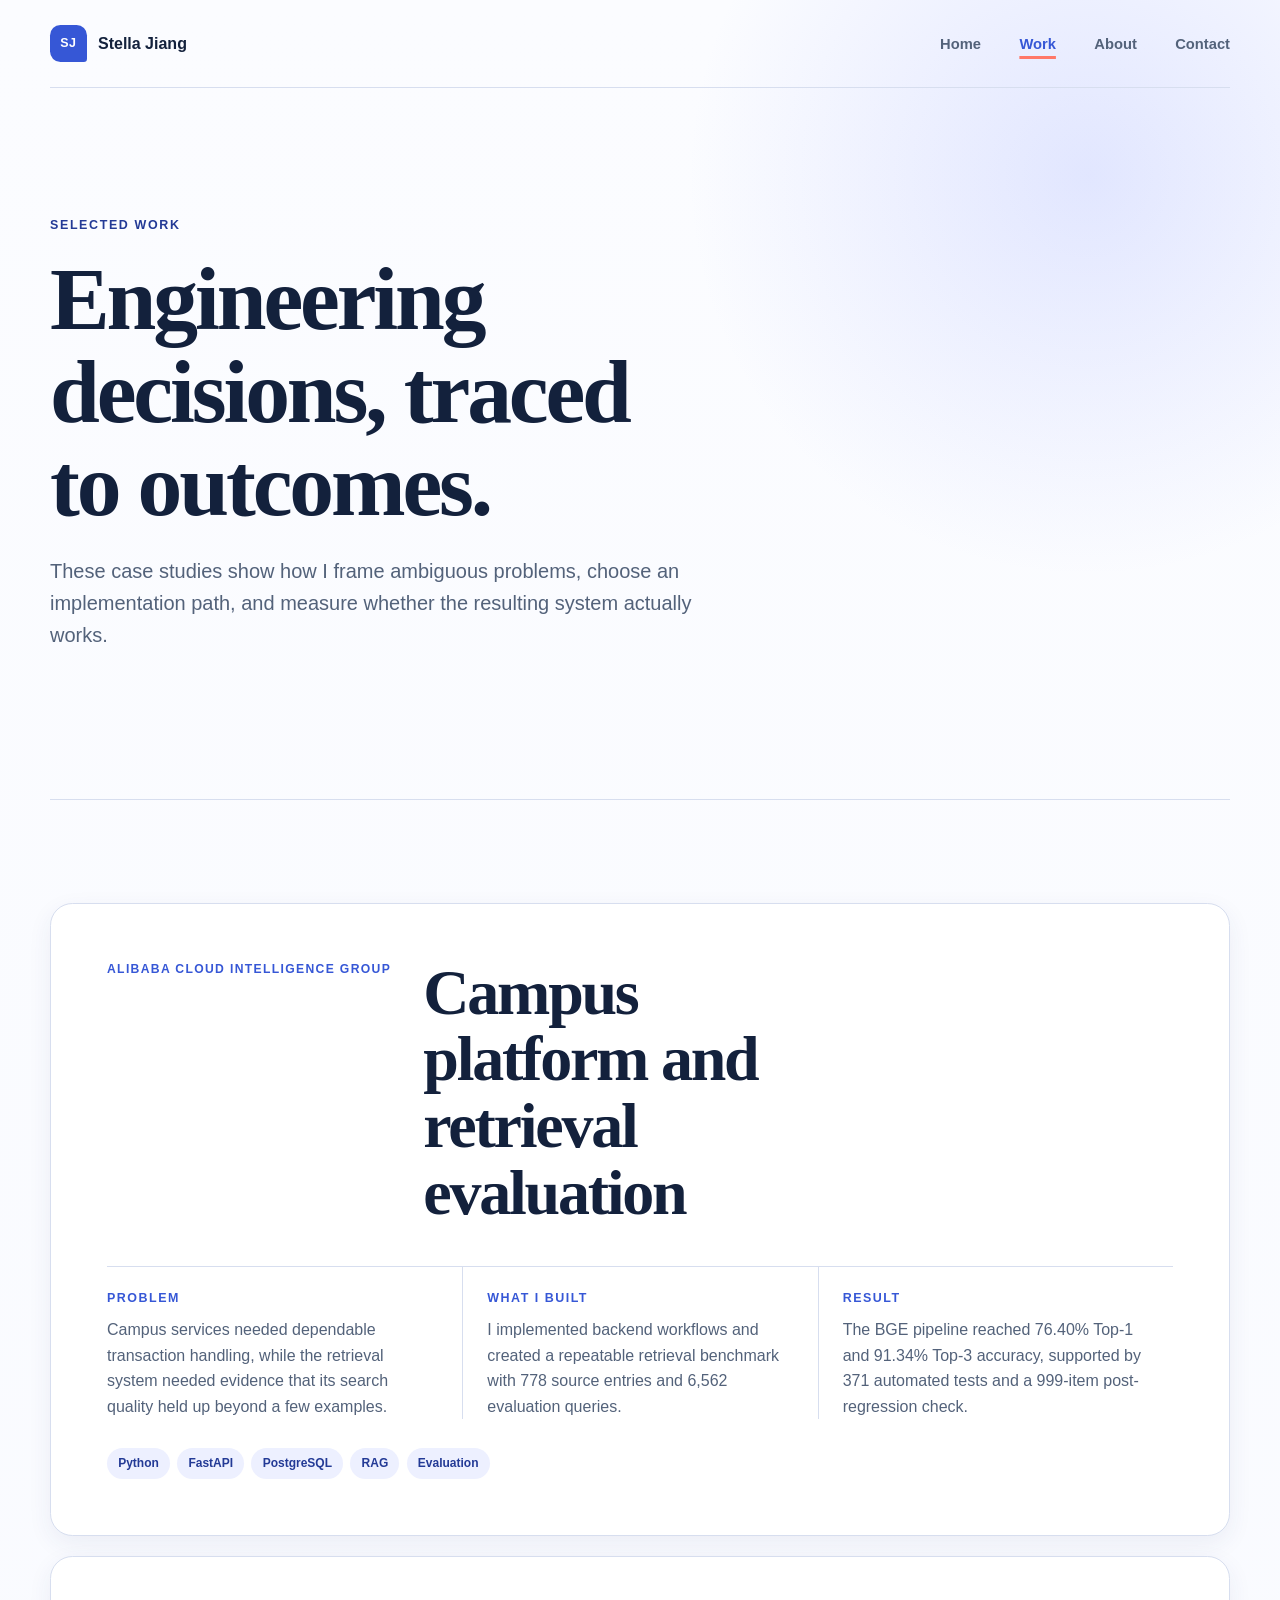
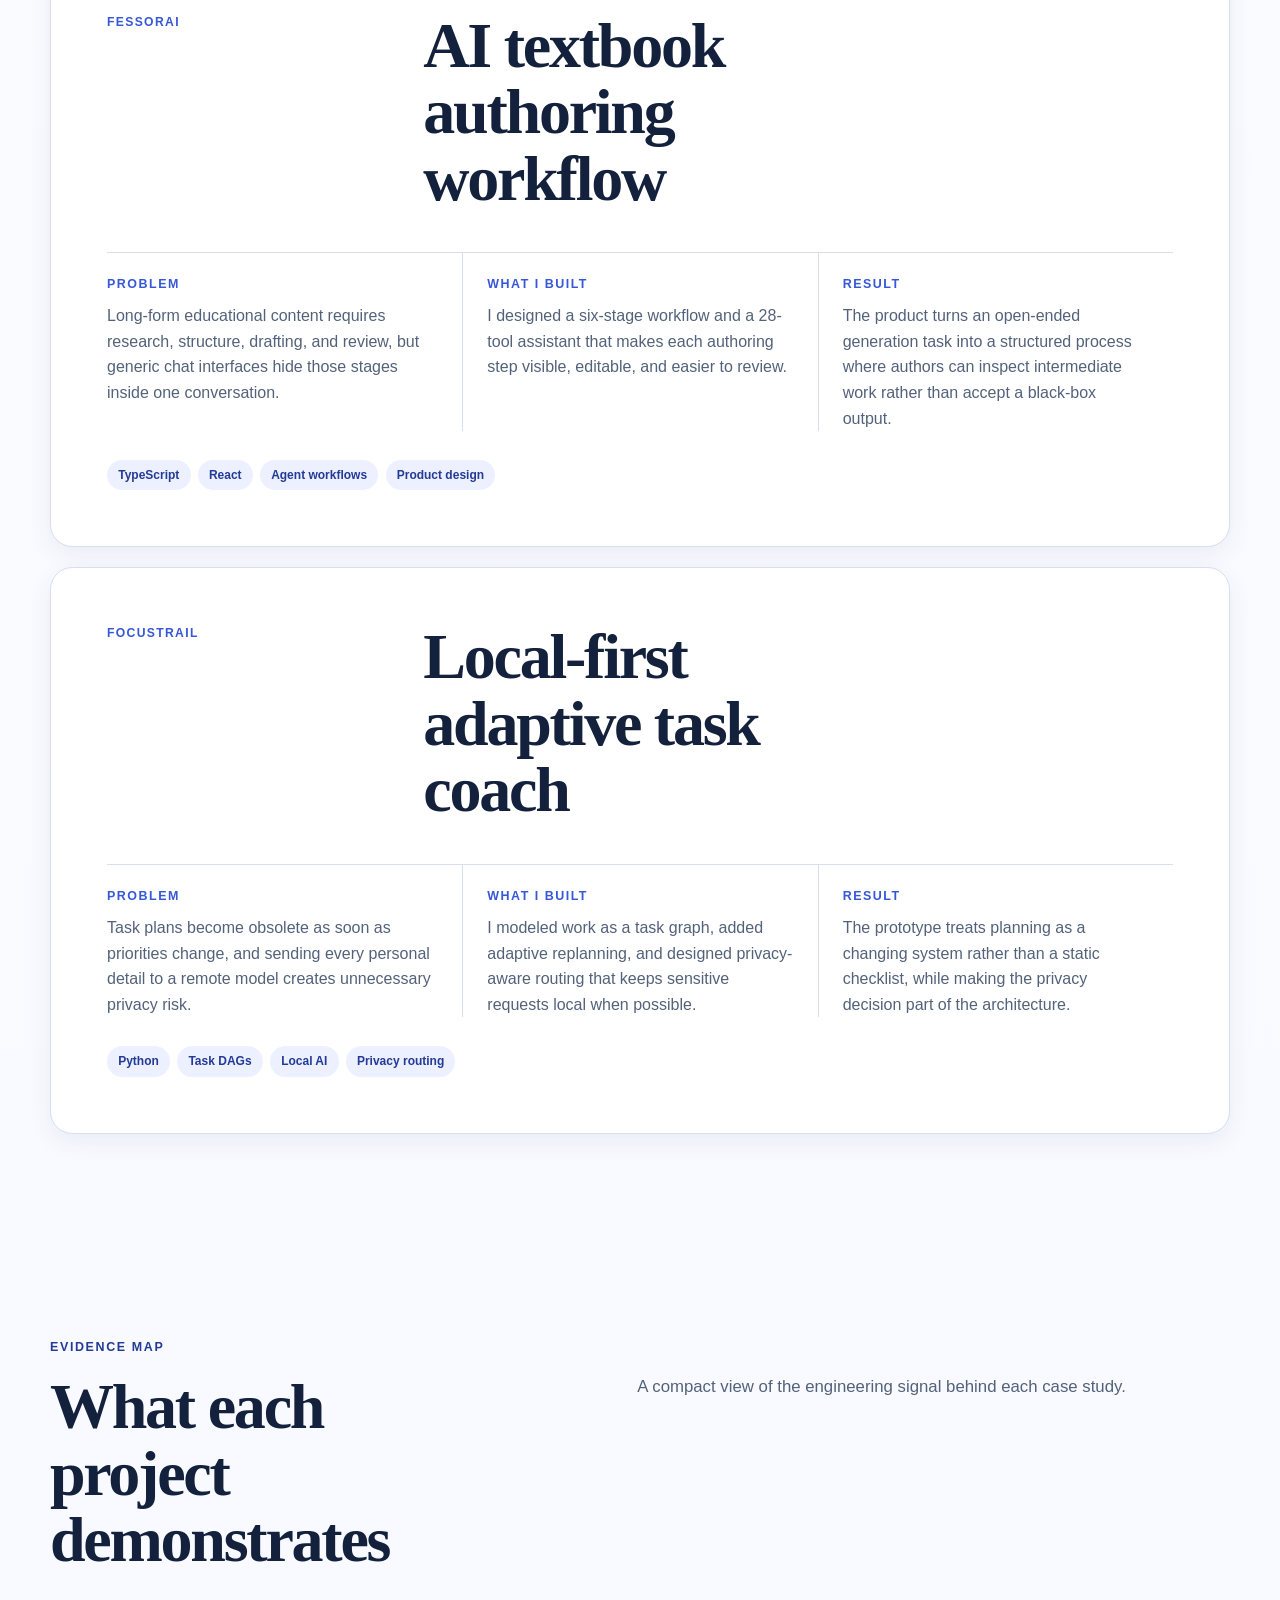
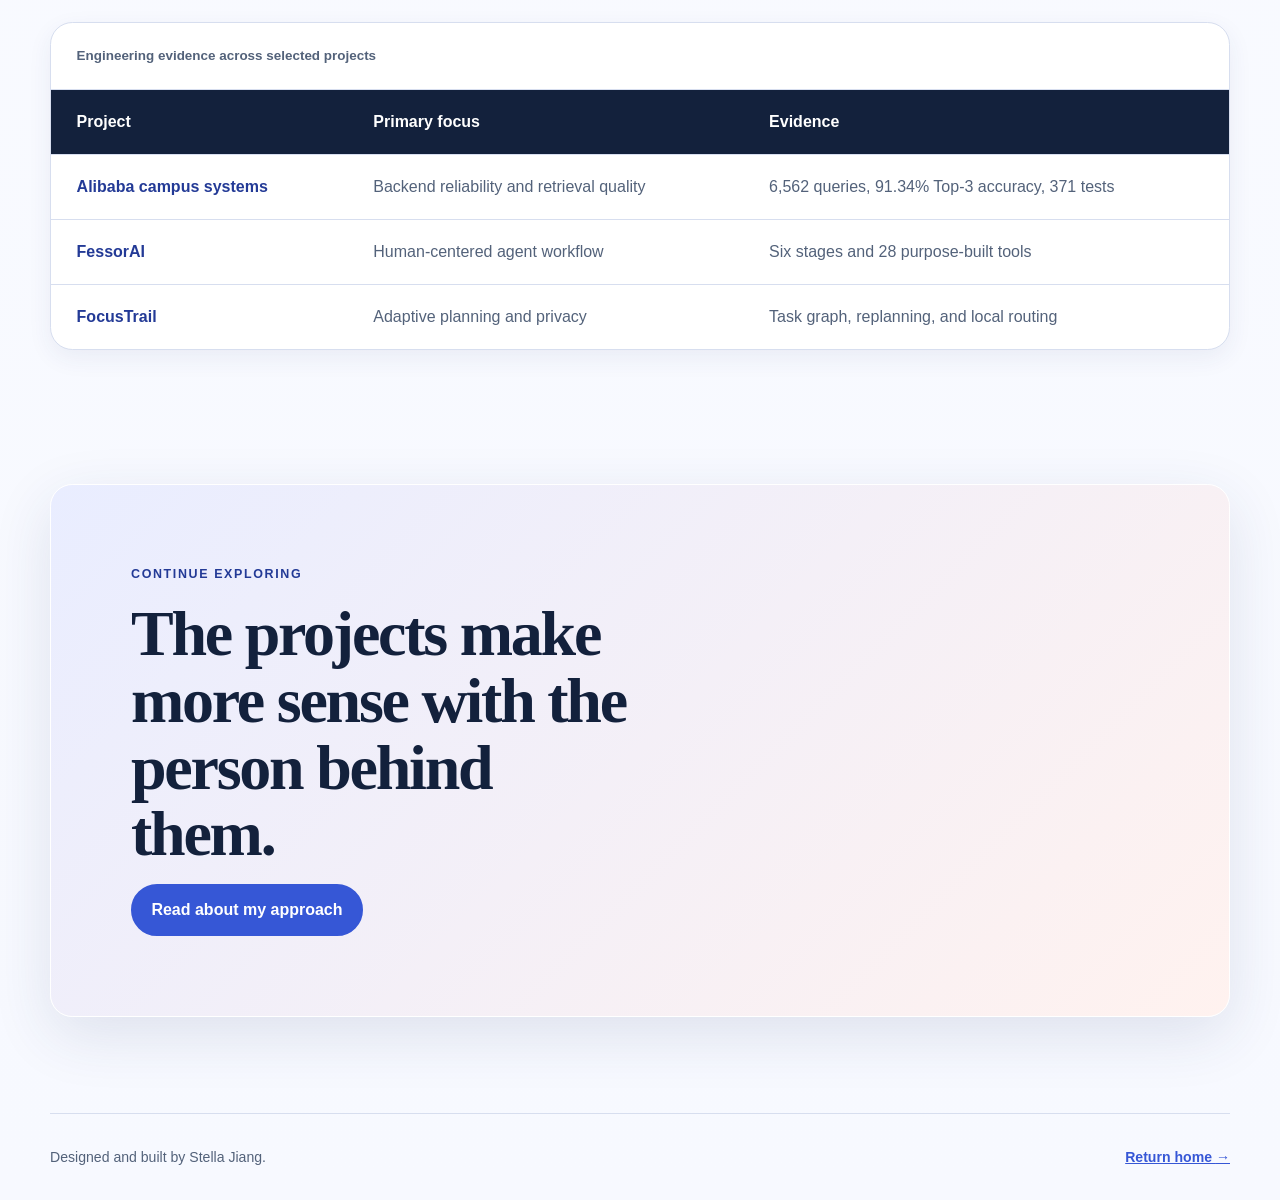
==== projects.html @ dd6b7991 "Add accessible multi-page project case studies" ====
<!doctype html>
<html lang="en">
<head>
  <meta charset="utf-8">
  <meta name="viewport" content="width=device-width, initial-scale=1">
  <meta name="author" content="Stella (Yuxuan) Jiang">
  <meta name="description" content="Selected software engineering and applied AI case studies by Stella Jiang.">
  <title>Selected Work | Stella Jiang</title>
  <link rel="stylesheet" href="styles.css">
</head>
<body>
  <a class="skip-link" href="#main-content">Skip to main content</a>

  <header class="site-header">
    <a class="brand" href="index.html" aria-label="Stella Jiang, home">
      <span class="brand-mark" aria-hidden="true">SJ</span>
      <span>Stella Jiang</span>
    </a>
    <nav aria-label="Primary navigation">
      <ul class="nav-list">
        <li><a href="index.html">Home</a></li>
        <li><a href="projects.html" aria-current="page">Work</a></li>
        <li><a href="index.html#about">About</a></li>
        <li><a href="index.html#contact">Contact</a></li>
      </ul>
    </nav>
  </header>

  <main id="main-content">
    <section class="subpage-hero" aria-labelledby="page-title">
      <p class="eyebrow">Selected work</p>
      <h1 id="page-title">Engineering decisions, traced to outcomes.</h1>
      <p>These case studies show how I frame ambiguous problems, choose an implementation path, and measure whether the resulting system actually works.</p>
    </section>

    <section class="case-study-list" aria-label="Project case studies">
      <article class="case-study">
        <header>
          <p class="project-label">Alibaba Cloud Intelligence Group</p>
          <h2>Campus platform and retrieval evaluation</h2>
        </header>
        <div class="case-study-grid">
          <section aria-labelledby="alibaba-problem">
            <h3 id="alibaba-problem">Problem</h3>
            <p>Campus services needed dependable transaction handling, while the retrieval system needed evidence that its search quality held up beyond a few examples.</p>
          </section>
          <section aria-labelledby="alibaba-build">
            <h3 id="alibaba-build">What I built</h3>
            <p>I implemented backend workflows and created a repeatable retrieval benchmark with 778 source entries and 6,562 evaluation queries.</p>
          </section>
          <section aria-labelledby="alibaba-result">
            <h3 id="alibaba-result">Result</h3>
            <p>The BGE pipeline reached 76.40% Top-1 and 91.34% Top-3 accuracy, supported by 371 automated tests and a 999-item post-regression check.</p>
          </section>
        </div>
        <ul class="tag-list" aria-label="Alibaba project technologies">
          <li>Python</li><li>FastAPI</li><li>PostgreSQL</li><li>RAG</li><li>Evaluation</li>
        </ul>
      </article>

      <article class="case-study">
        <header>
          <p class="project-label">FessorAI</p>
          <h2>AI textbook authoring workflow</h2>
        </header>
        <div class="case-study-grid">
          <section aria-labelledby="fessor-problem">
            <h3 id="fessor-problem">Problem</h3>
            <p>Long-form educational content requires research, structure, drafting, and review, but generic chat interfaces hide those stages inside one conversation.</p>
          </section>
          <section aria-labelledby="fessor-build">
            <h3 id="fessor-build">What I built</h3>
            <p>I designed a six-stage workflow and a 28-tool assistant that makes each authoring step visible, editable, and easier to review.</p>
          </section>
          <section aria-labelledby="fessor-result">
            <h3 id="fessor-result">Result</h3>
            <p>The product turns an open-ended generation task into a structured process where authors can inspect intermediate work rather than accept a black-box output.</p>
          </section>
        </div>
        <ul class="tag-list" aria-label="FessorAI project technologies">
          <li>TypeScript</li><li>React</li><li>Agent workflows</li><li>Product design</li>
        </ul>
      </article>

      <article class="case-study">
        <header>
          <p class="project-label">FocusTrail</p>
          <h2>Local-first adaptive task coach</h2>
        </header>
        <div class="case-study-grid">
          <section aria-labelledby="focus-problem">
            <h3 id="focus-problem">Problem</h3>
            <p>Task plans become obsolete as soon as priorities change, and sending every personal detail to a remote model creates unnecessary privacy risk.</p>
          </section>
          <section aria-labelledby="focus-build">
            <h3 id="focus-build">What I built</h3>
            <p>I modeled work as a task graph, added adaptive replanning, and designed privacy-aware routing that keeps sensitive requests local when possible.</p>
          </section>
          <section aria-labelledby="focus-result">
            <h3 id="focus-result">Result</h3>
            <p>The prototype treats planning as a changing system rather than a static checklist, while making the privacy decision part of the architecture.</p>
          </section>
        </div>
        <ul class="tag-list" aria-label="FocusTrail project technologies">
          <li>Python</li><li>Task DAGs</li><li>Local AI</li><li>Privacy routing</li>
        </ul>
      </article>
    </section>

    <section class="evidence-section" aria-labelledby="evidence-title">
      <div class="section-heading compact-heading">
        <p class="eyebrow">Evidence map</p>
        <h2 id="evidence-title">What each project demonstrates</h2>
        <p>A compact view of the engineering signal behind each case study.</p>
      </div>
      <div class="table-wrap" role="region" tabindex="0" aria-label="Scrollable project evidence table">
        <table>
          <caption>Engineering evidence across selected projects</caption>
          <thead>
            <tr>
              <th id="col-project" scope="col">Project</th>
              <th id="col-focus" scope="col">Primary focus</th>
              <th id="col-evidence" scope="col">Evidence</th>
            </tr>
          </thead>
          <tbody>
            <tr>
              <th id="row-alibaba" scope="row" headers="col-project">Alibaba campus systems</th>
              <td headers="row-alibaba col-focus">Backend reliability and retrieval quality</td>
              <td headers="row-alibaba col-evidence">6,562 queries, 91.34% Top-3 accuracy, 371 tests</td>
            </tr>
            <tr>
              <th id="row-fessor" scope="row" headers="col-project">FessorAI</th>
              <td headers="row-fessor col-focus">Human-centered agent workflow</td>
              <td headers="row-fessor col-evidence">Six stages and 28 purpose-built tools</td>
            </tr>
            <tr>
              <th id="row-focus" scope="row" headers="col-project">FocusTrail</th>
              <td headers="row-focus col-focus">Adaptive planning and privacy</td>
              <td headers="row-focus col-evidence">Task graph, replanning, and local routing</td>
            </tr>
          </tbody>
        </table>
      </div>
    </section>

    <section class="next-step" aria-labelledby="next-title">
      <p class="eyebrow">Continue exploring</p>
      <h2 id="next-title">The projects make more sense with the person behind them.</h2>
      <a class="button button-primary" href="index.html#about">Read about my approach</a>
    </section>
  </main>

  <footer>
    <p>Designed and built by Stella Jiang.</p>
    <a href="index.html">Return home <span aria-hidden="true">→</span></a>
  </footer>
</body>
</html>
---- styles.css ----
:root {
  --ink: #13213c;
  --muted: #53627a;
  --paper: #f7f9ff;
  --surface: #ffffff;
  --line: #d7deef;
  --blue: #3657d6;
  --blue-dark: #233a96;
  --periwinkle: #8799ff;
  --coral: #ff7868;
  --mint: #78d9b6;
  --shadow: 0 18px 60px rgba(41, 56, 111, 0.12);
  --radius: 1.4rem;
}

* { box-sizing: border-box; }

html { scroll-behavior: smooth; }

body {
  margin: 0;
  color: var(--ink);
  background:
    radial-gradient(circle at 85% 4%, rgba(135, 153, 255, 0.22), transparent 25rem),
    linear-gradient(180deg, #fbfcff 0%, var(--paper) 100%);
  font-family: Inter, ui-sans-serif, -apple-system, BlinkMacSystemFont, "Segoe UI", sans-serif;
  line-height: 1.6;
}

a { color: inherit; }

img { display: block; max-width: 100%; }

.skip-link {
  position: fixed;
  top: 0.75rem;
  left: 0.75rem;
  z-index: 100;
  padding: 0.65rem 0.9rem;
  color: white;
  background: var(--ink);
  border-radius: 0.5rem;
  transform: translateY(-150%);
}

.skip-link:focus { transform: translateY(0); }

.site-header,
main,
footer {
  width: min(1180px, calc(100% - 3rem));
  margin-inline: auto;
}

.site-header {
  display: flex;
  align-items: center;
  justify-content: space-between;
  min-height: 5.5rem;
  border-bottom: 1px solid var(--line);
}

.brand {
  display: inline-flex;
  gap: 0.7rem;
  align-items: center;
  font-weight: 800;
  text-decoration: none;
}

.brand-mark {
  display: grid;
  width: 2.3rem;
  aspect-ratio: 1;
  place-items: center;
  color: white;
  background: var(--blue);
  border-radius: 0.65rem 0.65rem 0.2rem 0.65rem;
  font-size: 0.78rem;
  letter-spacing: 0.04em;
}

.nav-list {
  display: flex;
  gap: clamp(1rem, 3vw, 2.4rem);
  margin: 0;
  padding: 0;
  list-style: none;
}

.nav-list a {
  color: var(--muted);
  font-size: 0.92rem;
  font-weight: 700;
  text-decoration: none;
}

.nav-list a:hover { color: var(--blue); }

.nav-list a[aria-current="page"] {
  color: var(--blue);
  text-decoration: underline;
  text-decoration-color: var(--coral);
  text-decoration-thickness: 0.18rem;
  text-underline-offset: 0.45rem;
}

:focus-visible {
  outline: 3px solid var(--coral);
  outline-offset: 4px;
}

.hero {
  display: grid;
  grid-template-columns: 1.18fr 0.82fr;
  gap: clamp(2.5rem, 8vw, 7rem);
  align-items: center;
  min-height: 43rem;
  padding-block: 5rem;
}

.hero-copy,
.hero-visual { min-width: 0; }

.eyebrow {
  margin: 0 0 1rem;
  color: var(--blue-dark);
  font-size: 0.78rem;
  font-weight: 850;
  letter-spacing: 0.13em;
  text-transform: uppercase;
}

.status-dot {
  display: inline-block;
  width: 0.65rem;
  height: 0.65rem;
  margin-right: 0.45rem;
  background: var(--mint);
  border: 2px solid white;
  border-radius: 50%;
  box-shadow: 0 0 0 2px var(--mint);
}

h1, h2, h3, p { margin-top: 0; }

h1, h2 {
  font-family: Georgia, "Times New Roman", serif;
  line-height: 1.04;
  letter-spacing: -0.035em;
}

h1 {
  max-width: 12ch;
  margin-bottom: 1.5rem;
  font-size: clamp(3.2rem, 7vw, 6.7rem);
}

h2 {
  margin-bottom: 1rem;
  font-size: clamp(2.25rem, 5vw, 4.6rem);
}

h3 { line-height: 1.25; }

.hero-intro {
  max-width: 60ch;
  color: var(--muted);
  font-size: clamp(1.05rem, 2vw, 1.25rem);
}

.hero-actions,
.contact-links {
  display: flex;
  flex-wrap: wrap;
  gap: 0.85rem;
  margin-top: 2rem;
}

.button,
.contact-links a {
  display: inline-flex;
  min-height: 3rem;
  padding: 0.7rem 1.15rem;
  align-items: center;
  justify-content: center;
  border: 2px solid var(--blue);
  border-radius: 999px;
  font-weight: 800;
  text-decoration: none;
}

.button-primary { color: white; background: var(--blue); }
.button-primary:hover { background: var(--blue-dark); border-color: var(--blue-dark); }
.button-secondary { color: var(--blue); background: transparent; }
.button-secondary:hover { background: #edf0ff; }

.quick-facts {
  display: flex;
  flex-wrap: wrap;
  gap: 0.65rem 1.25rem;
  margin: 2rem 0 0;
  padding: 1.3rem 0 0;
  border-top: 1px solid var(--line);
  color: var(--muted);
  font-size: 0.88rem;
  list-style: none;
}

.quick-facts li::before {
  content: "↳";
  margin-right: 0.35rem;
  color: var(--coral);
  font-weight: 900;
}

.hero-visual {
  width: 100%;
  margin: 0;
  padding: clamp(1.25rem, 3vw, 2rem);
  background: rgba(255, 255, 255, 0.75);
  border: 1px solid white;
  border-radius: var(--radius);
  box-shadow: var(--shadow);
  transform: rotate(1.5deg);
}

.hero-visual figcaption {
  margin-top: 1rem;
  color: var(--muted);
  font-size: 0.82rem;
  font-weight: 700;
  text-align: center;
}

.proof-strip {
  display: grid;
  grid-template-columns: repeat(3, 1fr);
  overflow: hidden;
  color: white;
  background: var(--ink);
  border-radius: var(--radius);
  box-shadow: var(--shadow);
}

.proof-strip div {
  display: flex;
  min-height: 9.2rem;
  padding: 1.6rem;
  flex-direction: column;
  justify-content: center;
  border-right: 1px solid rgba(255, 255, 255, 0.16);
}

.proof-strip div:last-child { border-right: 0; }
.proof-strip strong { font-family: Georgia, serif; font-size: clamp(2.2rem, 5vw, 4rem); line-height: 1; }
.proof-strip span { margin-top: 0.55rem; color: #bdc8e3; font-size: 0.85rem; }

.section { padding-block: clamp(5rem, 10vw, 9rem); }

.section-heading {
  display: grid;
  grid-template-columns: 0.9fr 1.1fr;
  column-gap: clamp(2rem, 8vw, 8rem);
  margin-bottom: 3rem;
}

.section-heading .eyebrow { grid-column: 1 / -1; }
.section-heading h2 { max-width: 12ch; }
.section-heading > p:last-child { max-width: 56ch; color: var(--muted); font-size: 1.05rem; }

.project-grid {
  display: grid;
  grid-template-columns: repeat(2, 1fr);
  gap: 1rem;
}

.project-card {
  position: relative;
  min-height: 25rem;
  padding: clamp(1.5rem, 4vw, 2.7rem);
  overflow: hidden;
  background: var(--surface);
  border: 1px solid var(--line);
  border-radius: var(--radius);
  box-shadow: 0 8px 25px rgba(41, 56, 111, 0.07);
}

.project-card::after {
  content: "";
  position: absolute;
  right: -2.5rem;
  bottom: -2.5rem;
  width: 8rem;
  height: 8rem;
  background: var(--periwinkle);
  border-radius: 50%;
  opacity: 0.12;
}

.project-featured {
  display: grid;
  grid-column: 1 / -1;
  grid-template-columns: auto 1fr minmax(13rem, 0.55fr);
  gap: 2rem;
  min-height: 22rem;
  color: white;
  background: var(--blue);
  border-color: var(--blue);
}

.project-featured::after { background: white; opacity: 0.09; }

.project-number {
  color: var(--coral);
  font-family: Georgia, serif;
  font-size: 1rem;
  font-weight: 800;
}

.project-featured .project-number,
.project-featured .project-label { color: #dce1ff; }

.project-label {
  margin-bottom: 0.7rem;
  color: var(--blue);
  font-size: 0.76rem;
  font-weight: 850;
  letter-spacing: 0.11em;
  text-transform: uppercase;
}

.project-card h3 { max-width: 20ch; margin-bottom: 1rem; font-size: clamp(1.55rem, 3vw, 2.35rem); }
.project-card p:not(.project-label, .project-result) { max-width: 60ch; color: var(--muted); }
.project-featured p:not(.project-label, .project-result) { color: #e9ecff; }

.tag-list {
  display: flex;
  flex-wrap: wrap;
  gap: 0.45rem;
  margin: 1.8rem 0 0;
  padding: 0;
  list-style: none;
}

.tag-list li {
  padding: 0.35rem 0.7rem;
  color: var(--blue-dark);
  background: #edf0ff;
  border-radius: 999px;
  font-size: 0.75rem;
  font-weight: 800;
}

.project-featured .tag-list li { color: white; background: rgba(255, 255, 255, 0.14); }

.project-result {
  align-self: end;
  margin: 0;
  padding: 1.3rem;
  color: var(--ink);
  background: var(--mint);
  border-radius: 1rem;
  font-size: 0.92rem;
  font-weight: 700;
}

.project-result span { display: block; margin-bottom: 0.3rem; font-size: 0.7rem; letter-spacing: 0.12em; text-transform: uppercase; }

.approach {
  display: grid;
  grid-template-columns: 0.8fr 1.2fr;
  gap: clamp(3rem, 8vw, 8rem);
  align-items: start;
}

.approach .section-heading { display: block; position: sticky; top: 2rem; margin: 0; }
.approach .section-heading h2 { max-width: 10ch; }

.process-list { margin: 0; padding: 0; list-style: none; counter-reset: process; }
.process-list li { display: grid; grid-template-columns: 3.5rem 1fr; gap: 1rem; padding: 1.8rem 0; border-top: 1px solid var(--line); }
.process-list li:last-child { border-bottom: 1px solid var(--line); }
.process-list > li > span { color: var(--coral); font-family: Georgia, serif; font-weight: 800; }
.process-list h3 { margin-bottom: 0.35rem; font-size: 1.25rem; }
.process-list p { margin-bottom: 0; color: var(--muted); }

.toolbox {
  display: grid;
  grid-template-columns: 0.7fr 1.3fr;
  gap: clamp(2rem, 8vw, 7rem);
  padding-inline: clamp(1.6rem, 5vw, 4.5rem);
  color: white;
  background: var(--ink);
  border-radius: var(--radius);
}

.toolbox .eyebrow { color: var(--mint); }
.toolbox h2 { max-width: 8ch; }
.skill-groups { display: grid; grid-template-columns: repeat(2, 1fr); gap: 1rem; }
.skill-groups article { padding: 1.35rem; background: rgba(255, 255, 255, 0.07); border: 1px solid rgba(255, 255, 255, 0.12); border-radius: 1rem; }
.skill-groups h3 { margin-bottom: 0.55rem; color: var(--periwinkle); }
.skill-groups p { margin-bottom: 0; color: #c7d0e8; }

.about { display: grid; grid-template-columns: 0.9fr 1.1fr; gap: clamp(2rem, 8vw, 8rem); }
.about .section-heading { display: block; margin: 0; }
.about .section-heading h2 { max-width: 12ch; }
.about-copy { max-width: 62ch; color: var(--muted); font-size: 1.08rem; }

details { margin-top: 2rem; padding: 1.2rem 1.35rem; color: var(--ink); background: white; border: 1px solid var(--line); border-radius: 1rem; }
summary { color: var(--blue); font-weight: 850; cursor: pointer; }
details p { margin: 1rem 0 0; color: var(--muted); }

.contact {
  margin-bottom: 5rem;
  padding: clamp(2rem, 7vw, 5rem);
  background: linear-gradient(135deg, #e9edff, #fff2ef);
  border: 1px solid white;
  border-radius: var(--radius);
  box-shadow: var(--shadow);
}

.contact h2 { max-width: 12ch; }
.contact > p:not(.eyebrow) { color: var(--muted); }
.contact-links a { color: white; background: var(--blue); text-decoration: none; }
.contact-links a:hover { background: var(--blue-dark); }

footer {
  display: flex;
  justify-content: space-between;
  padding-block: 2rem;
  color: var(--muted);
  border-top: 1px solid var(--line);
  font-size: 0.88rem;
}

footer p { margin-bottom: 0; }
footer a { color: var(--blue); font-weight: 800; }

.subpage-hero {
  display: grid;
  min-height: 33rem;
  padding-block: clamp(5rem, 10vw, 9rem);
  align-content: center;
  border-bottom: 1px solid var(--line);
}

.subpage-hero h1 { max-width: 13ch; }

.subpage-hero > p:last-child {
  max-width: 62ch;
  color: var(--muted);
  font-size: clamp(1.05rem, 2vw, 1.25rem);
}

.case-study-list {
  display: grid;
  gap: 1.25rem;
  padding-block: clamp(4rem, 8vw, 7rem);
}

.case-study {
  padding: clamp(1.5rem, 5vw, 3.5rem);
  background: var(--surface);
  border: 1px solid var(--line);
  border-radius: var(--radius);
  box-shadow: 0 8px 25px rgba(41, 56, 111, 0.07);
}

.case-study header {
  display: grid;
  grid-template-columns: 0.55fr 1.45fr;
  gap: 2rem;
  align-items: start;
  margin-bottom: 2.5rem;
}

.case-study header h2 {
  max-width: 14ch;
  margin: 0;
  font-size: clamp(2rem, 5vw, 4rem);
}

.case-study-grid {
  display: grid;
  grid-template-columns: repeat(3, 1fr);
  border-top: 1px solid var(--line);
}

.case-study-grid section {
  padding: 1.5rem 1.5rem 0 0;
}

.case-study-grid section + section {
  padding-left: 1.5rem;
  border-left: 1px solid var(--line);
}

.case-study-grid h3 {
  margin-bottom: 0.65rem;
  color: var(--blue);
  font-size: 0.78rem;
  letter-spacing: 0.12em;
  text-transform: uppercase;
}

.case-study-grid p { margin-bottom: 0; color: var(--muted); }

.evidence-section { padding-block: clamp(4rem, 8vw, 7rem); }
.compact-heading { margin-bottom: 2rem; }

.table-wrap {
  overflow-x: auto;
  background: white;
  border: 1px solid var(--line);
  border-radius: var(--radius);
  box-shadow: 0 8px 25px rgba(41, 56, 111, 0.07);
}

table {
  width: 100%;
  min-width: 45rem;
  border-collapse: collapse;
}

caption {
  padding: 1.4rem 1.6rem;
  color: var(--muted);
  font-size: 0.84rem;
  font-weight: 750;
  text-align: left;
}

th,
td {
  padding: 1.2rem 1.6rem;
  border-top: 1px solid var(--line);
  text-align: left;
  vertical-align: top;
}

thead th { color: white; background: var(--ink); }
tbody th { color: var(--blue-dark); }
tbody td { color: var(--muted); }

.next-step {
  margin-block: 2rem 6rem;
  padding: clamp(2rem, 7vw, 5rem);
  background: linear-gradient(135deg, #e9edff, #fff2ef);
  border: 1px solid white;
  border-radius: var(--radius);
  box-shadow: var(--shadow);
}

.next-step h2 { max-width: 16ch; }

@media (max-width: 820px) {
  .site-header { align-items: flex-start; padding-block: 1.2rem; }
  .nav-list { display: grid; grid-template-columns: repeat(2, auto); gap: 0.45rem 1.25rem; }
  .hero { grid-template-columns: 1fr; min-height: auto; padding-block: 4rem; }
  .hero-visual { max-width: 32rem; }
  .section-heading,
  .approach,
  .toolbox,
  .about { grid-template-columns: 1fr; }
  .approach .section-heading { position: static; }
  .project-featured { grid-template-columns: auto 1fr; }
  .project-result { grid-column: 2; }
  .case-study header,
  .case-study-grid { grid-template-columns: 1fr; }
  .case-study-grid section { padding: 1.35rem 0; }
  .case-study-grid section + section { padding-left: 0; border-top: 1px solid var(--line); border-left: 0; }
}

@media (max-width: 560px) {
  .site-header,
  main,
  footer { width: min(100% - 1.5rem, 1180px); }
  .site-header { display: block; }
  .nav-list { margin-top: 1rem; grid-template-columns: repeat(2, minmax(0, 1fr)); gap: 0.45rem 1rem; }
  .nav-list a { display: block; padding-block: 0.2rem; font-size: 0.82rem; }
  h1 { font-size: clamp(2.75rem, 14vw, 4rem); }
  .proof-strip { grid-template-columns: 1fr; }
  .proof-strip div { min-height: 7rem; border-right: 0; border-bottom: 1px solid rgba(255, 255, 255, 0.16); }
  .proof-strip div:last-child { border-bottom: 0; }
  .project-grid,
  .project-featured,
  .skill-groups { grid-template-columns: 1fr; }
  .project-featured { gap: 1rem; }
  .project-result { grid-column: 1; }
  .project-card { min-height: auto; }
  .hero-actions .button,
  .contact-links a { width: 100%; }
  footer { gap: 1rem; align-items: flex-start; flex-direction: column; }
}

@media (prefers-reduced-motion: reduce) {
  html { scroll-behavior: auto; }
  *, *::before, *::after { animation-duration: 0.01ms !important; animation-iteration-count: 1 !important; transition-duration: 0.01ms !important; }
}
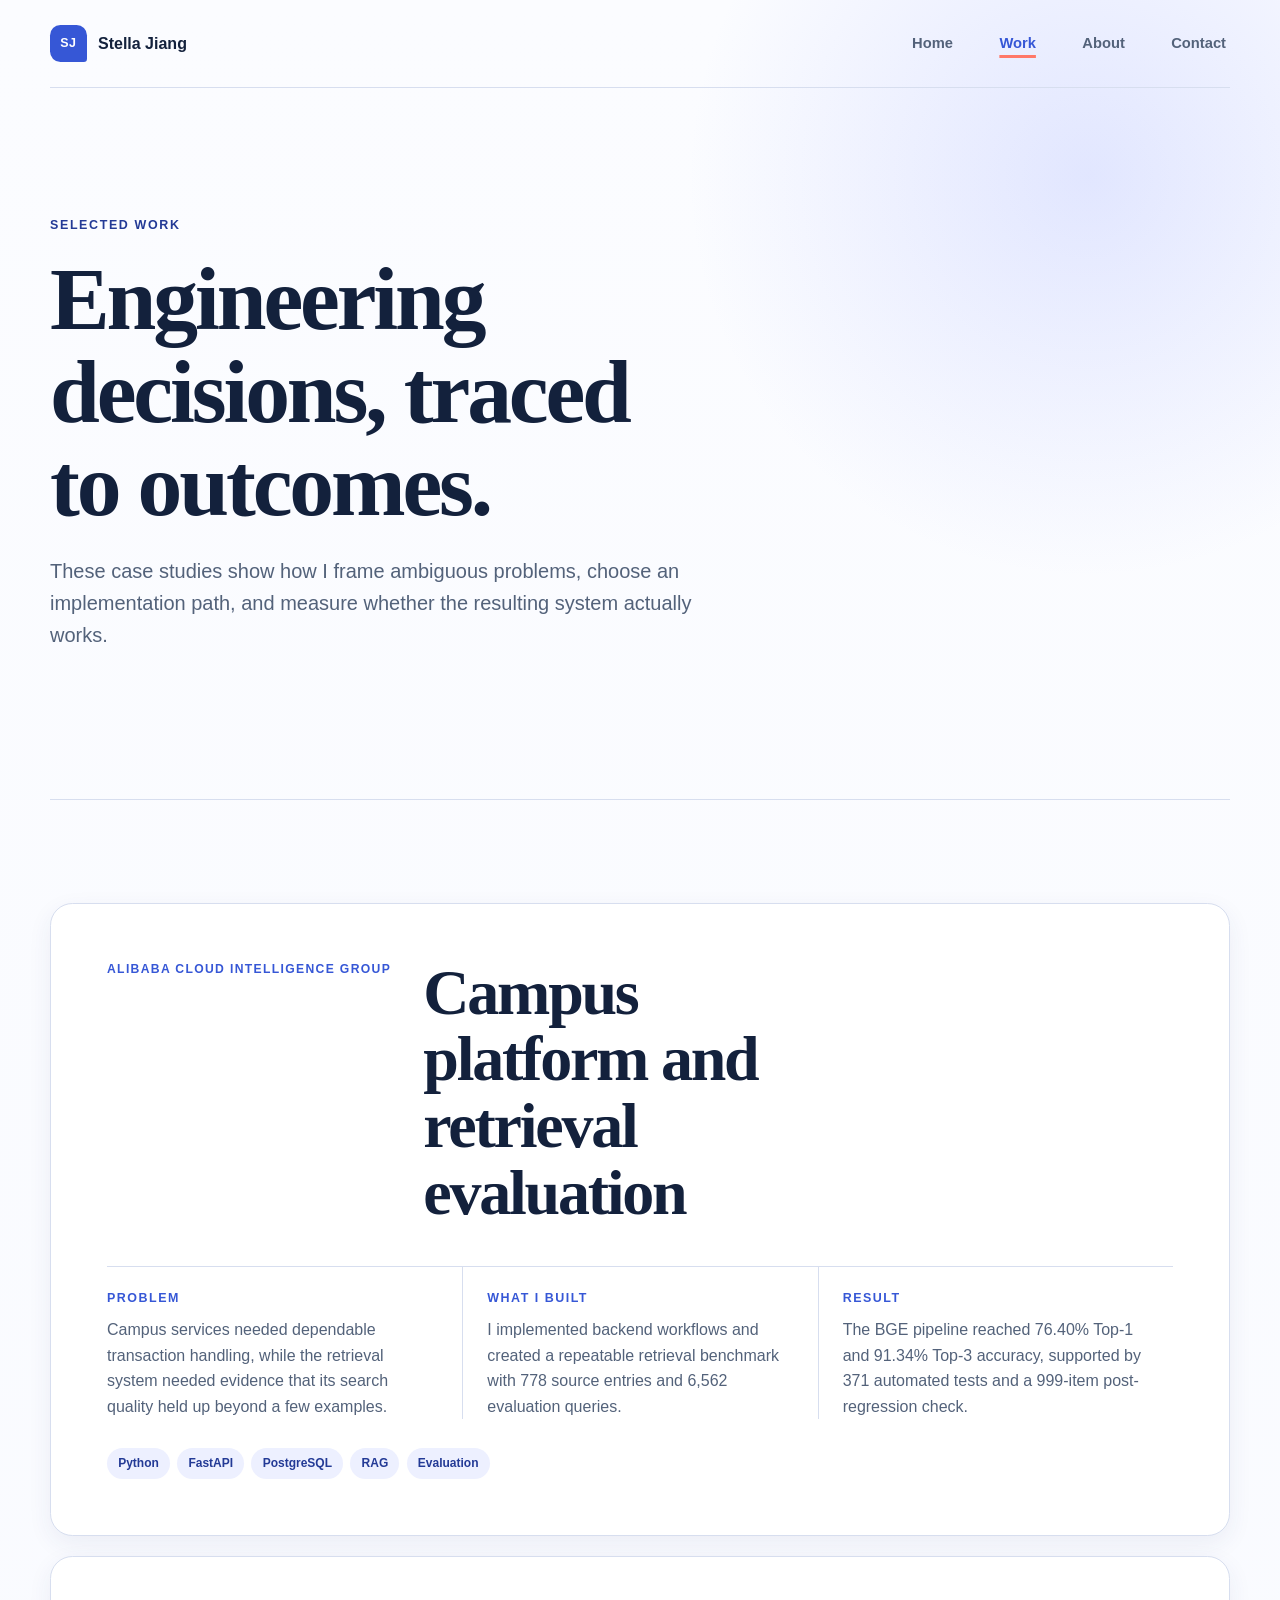
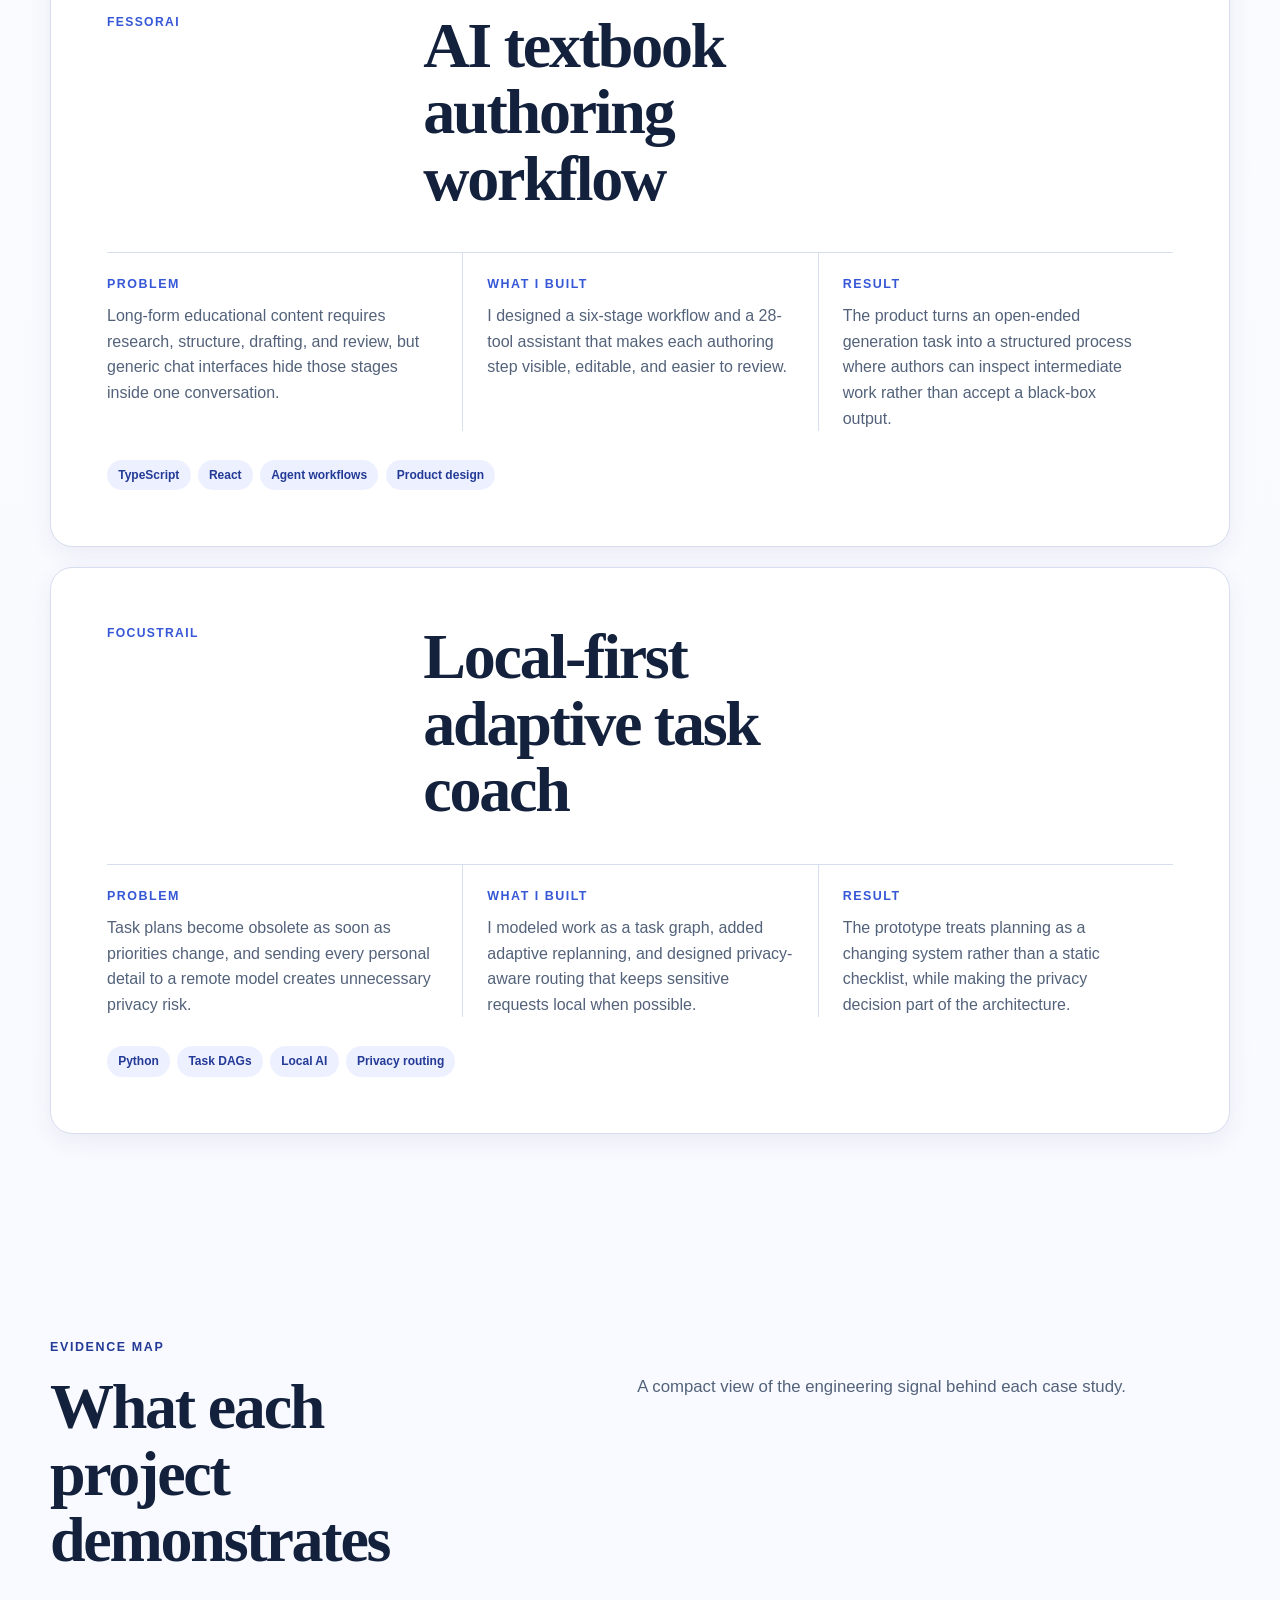
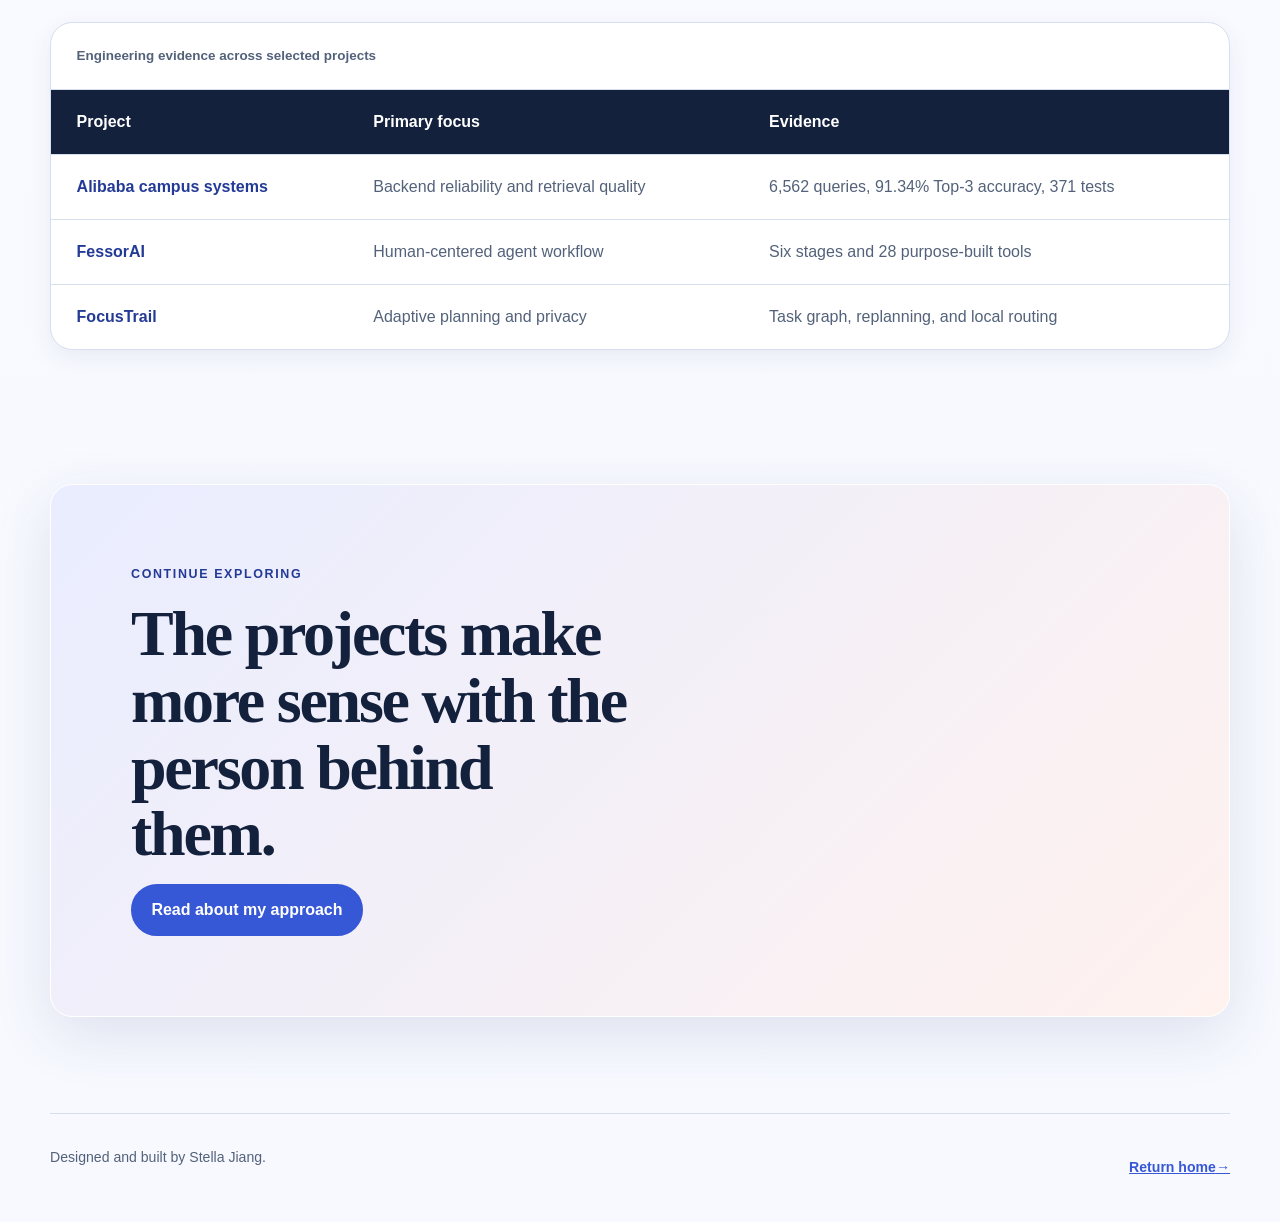
==== commit 859ddd38: "Document portfolio structure and responsive styles" ====
--- a/projects.html
+++ b/projects.html
@@ -11,6 +11,7 @@
 <body>
   <a class="skip-link" href="#main-content">Skip to main content</a>
 
+  <!-- Navigation mirrors the homepage and identifies the current page. -->
   <header class="site-header">
     <a class="brand" href="index.html" aria-label="Stella Jiang, home">
       <span class="brand-mark" aria-hidden="true">SJ</span>
@@ -33,6 +34,7 @@
       <p>These case studies show how I frame ambiguous problems, choose an implementation path, and measure whether the resulting system actually works.</p>
     </section>
 
+    <!-- Each case study uses the same problem, build, and result structure. -->
     <section class="case-study-list" aria-label="Project case studies">
       <article class="case-study">
         <header>
@@ -107,6 +109,7 @@
       </article>
     </section>
 
+    <!-- The table uses explicit headers so relationships remain clear to screen readers. -->
     <section class="evidence-section" aria-labelledby="evidence-title">
       <div class="section-heading compact-heading">
         <p class="eyebrow">Evidence map</p>
--- a/styles.css
+++ b/styles.css
@@ -13,6 +13,7 @@
   --radius: 1.4rem;
 }
 
+/* Foundation and shared page frame */
 * { box-sizing: border-box; }
 
 html { scroll-behavior: smooth; }
@@ -62,6 +63,7 @@
 
 .brand {
   display: inline-flex;
+  min-height: 2.75rem;
   gap: 0.7rem;
   align-items: center;
   font-weight: 800;
@@ -89,6 +91,10 @@
 }
 
 .nav-list a {
+  display: inline-flex;
+  min-height: 2.75rem;
+  padding-inline: 0.25rem;
+  align-items: center;
   color: var(--muted);
   font-size: 0.92rem;
   font-weight: 700;
@@ -110,6 +116,7 @@
   outline-offset: 4px;
 }
 
+/* Homepage introduction */
 .hero {
   display: grid;
   grid-template-columns: 1.18fr 0.82fr;
@@ -256,6 +263,7 @@
 .proof-strip strong { font-family: Georgia, serif; font-size: clamp(2.2rem, 5vw, 4rem); line-height: 1; }
 .proof-strip span { margin-top: 0.55rem; color: #bdc8e3; font-size: 0.85rem; }
 
+/* Reusable content sections and project cards */
 .section { padding-block: clamp(5rem, 10vw, 9rem); }
 
 .section-heading {
@@ -407,7 +415,7 @@
 .about-copy { max-width: 62ch; color: var(--muted); font-size: 1.08rem; }
 
 details { margin-top: 2rem; padding: 1.2rem 1.35rem; color: var(--ink); background: white; border: 1px solid var(--line); border-radius: 1rem; }
-summary { color: var(--blue); font-weight: 850; cursor: pointer; }
+summary { display: flex; min-height: 2.75rem; align-items: center; color: var(--blue); font-weight: 850; cursor: pointer; }
 details p { margin: 1rem 0 0; color: var(--muted); }
 
 .contact {
@@ -424,6 +432,7 @@
 .contact-links a { color: white; background: var(--blue); text-decoration: none; }
 .contact-links a:hover { background: var(--blue-dark); }
 
+/* Shared footer and detailed case-study page */
 footer {
   display: flex;
   justify-content: space-between;
@@ -434,7 +443,7 @@
 }
 
 footer p { margin-bottom: 0; }
-footer a { color: var(--blue); font-weight: 800; }
+footer a { display: inline-flex; min-height: 2.75rem; align-items: center; color: var(--blue); font-weight: 800; }
 
 .subpage-hero {
   display: grid;
@@ -553,6 +562,7 @@
 
 .next-step h2 { max-width: 16ch; }
 
+/* Tablet layout */
 @media (max-width: 820px) {
   .site-header { align-items: flex-start; padding-block: 1.2rem; }
   .nav-list { display: grid; grid-template-columns: repeat(2, auto); gap: 0.45rem 1.25rem; }
@@ -571,13 +581,14 @@
   .case-study-grid section + section { padding-left: 0; border-top: 1px solid var(--line); border-left: 0; }
 }
 
+/* Phone layout */
 @media (max-width: 560px) {
   .site-header,
   main,
   footer { width: min(100% - 1.5rem, 1180px); }
   .site-header { display: block; }
   .nav-list { margin-top: 1rem; grid-template-columns: repeat(2, minmax(0, 1fr)); gap: 0.45rem 1rem; }
-  .nav-list a { display: block; padding-block: 0.2rem; font-size: 0.82rem; }
+  .nav-list a { display: flex; padding-block: 0.55rem; font-size: 0.82rem; }
   h1 { font-size: clamp(2.75rem, 14vw, 4rem); }
   .proof-strip { grid-template-columns: 1fr; }
   .proof-strip div { min-height: 7rem; border-right: 0; border-bottom: 1px solid rgba(255, 255, 255, 0.16); }
@@ -593,6 +604,7 @@
   footer { gap: 1rem; align-items: flex-start; flex-direction: column; }
 }
 
+/* Respect operating-system motion preferences. */
 @media (prefers-reduced-motion: reduce) {
   html { scroll-behavior: auto; }
   *, *::before, *::after { animation-duration: 0.01ms !important; animation-iteration-count: 1 !important; transition-duration: 0.01ms !important; }
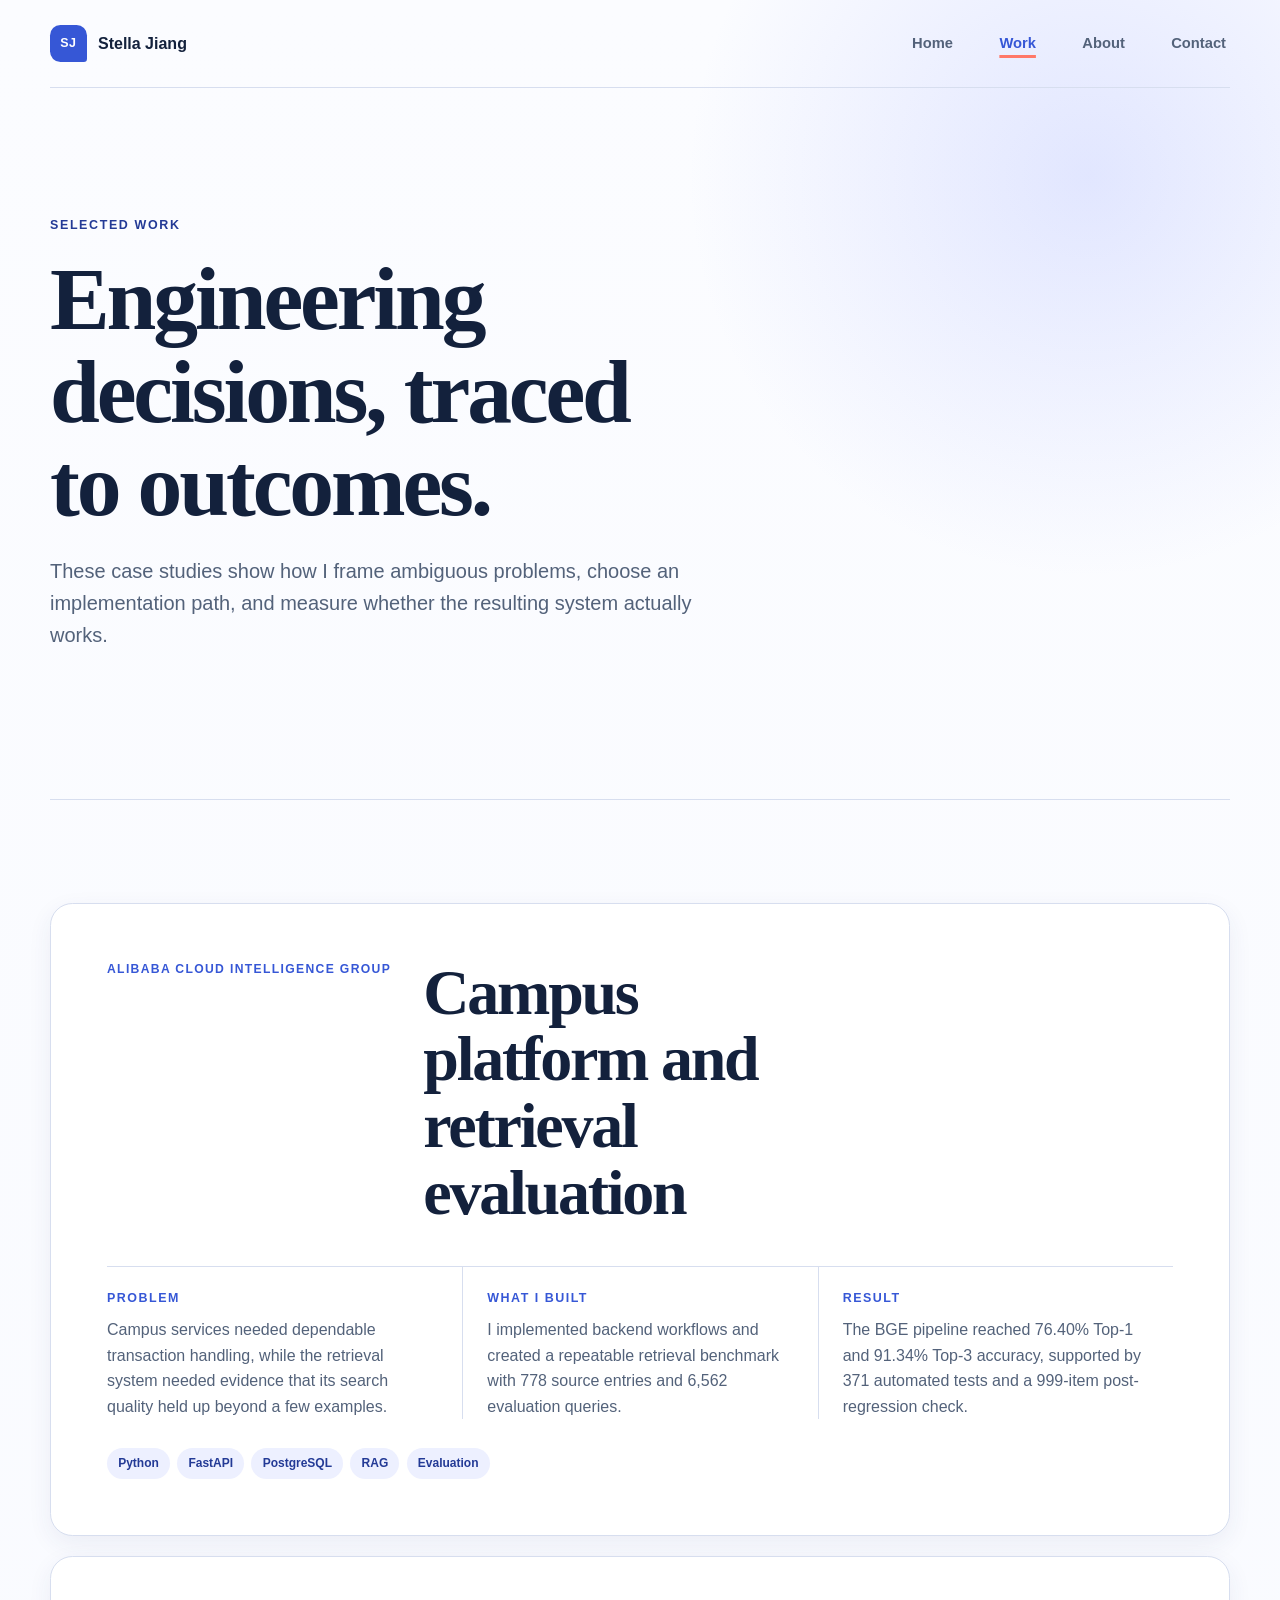
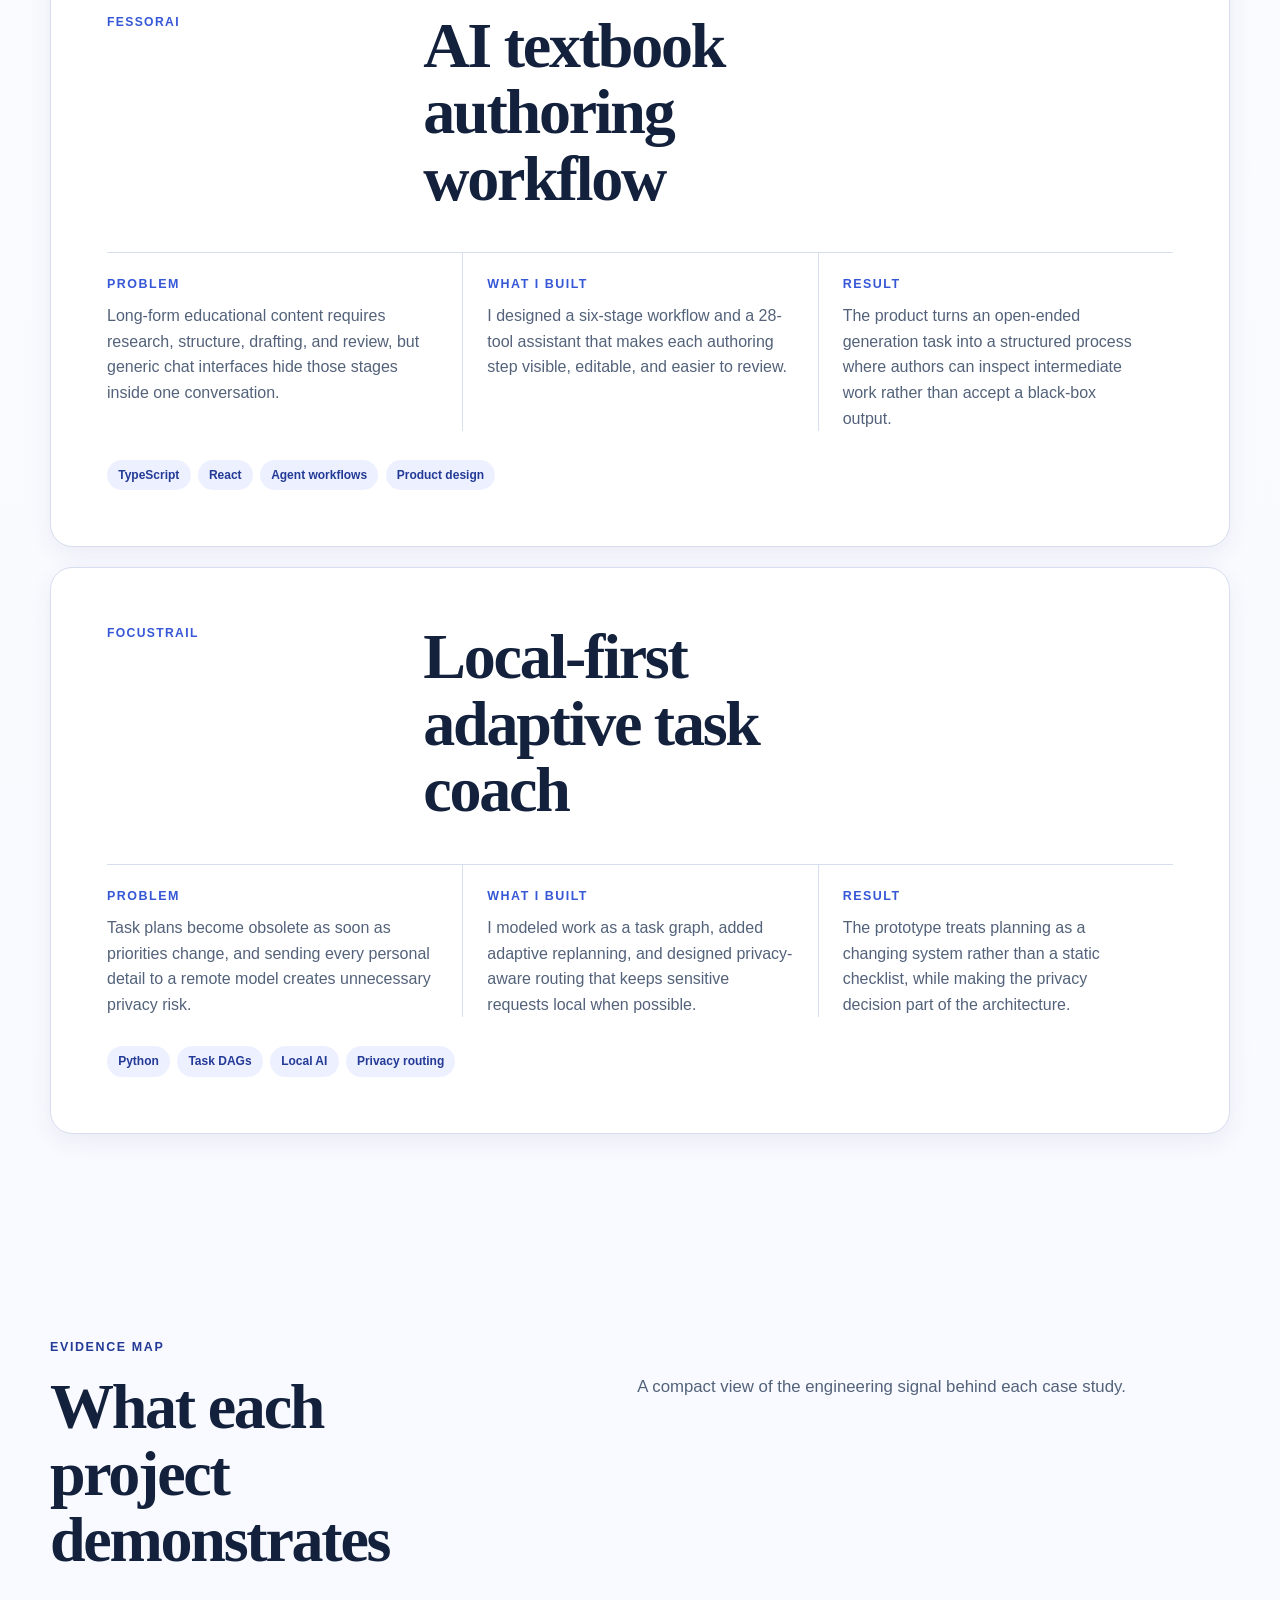
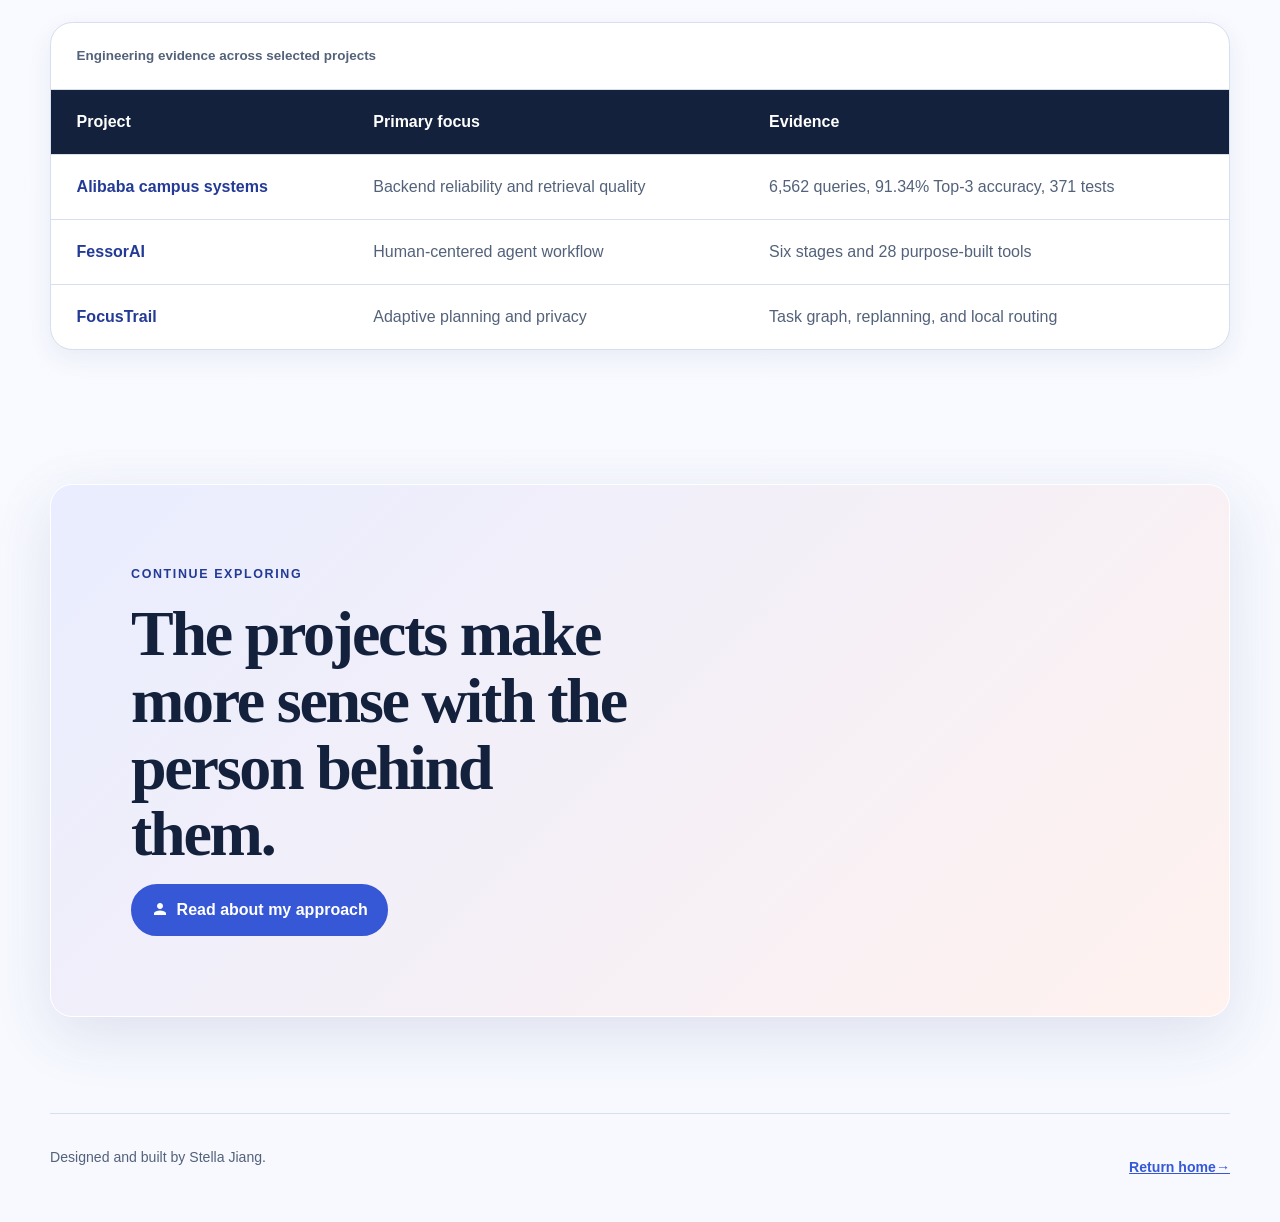
==== commit 69a05cf8: "Add accessible Material Icons" ====
--- a/projects.html
+++ b/projects.html
@@ -6,6 +6,7 @@
   <meta name="author" content="Stella (Yuxuan) Jiang">
   <meta name="description" content="Selected software engineering and applied AI case studies by Stella Jiang.">
   <title>Selected Work | Stella Jiang</title>
+  <link rel="stylesheet" href="https://fonts.googleapis.com/icon?family=Material+Icons">
   <link rel="stylesheet" href="styles.css">
 </head>
 <body>
@@ -150,7 +151,7 @@
     <section class="next-step" aria-labelledby="next-title">
       <p class="eyebrow">Continue exploring</p>
       <h2 id="next-title">The projects make more sense with the person behind them.</h2>
-      <a class="button button-primary" href="index.html#about">Read about my approach</a>
+      <a class="button button-primary" href="index.html#about"><span class="material-icons" aria-hidden="true">person</span>Read about my approach</a>
     </section>
   </main>
 
--- a/styles.css
+++ b/styles.css
@@ -188,6 +188,7 @@
 .contact-links a {
   display: inline-flex;
   min-height: 3rem;
+  gap: 0.45rem;
   padding: 0.7rem 1.15rem;
   align-items: center;
   justify-content: center;
@@ -195,6 +196,11 @@
   border-radius: 999px;
   font-weight: 800;
   text-decoration: none;
+}
+
+.material-icons {
+  font-size: 1.15em;
+  line-height: 1;
 }
 
 .button-primary { color: white; background: var(--blue); }
@@ -412,6 +418,13 @@
 .about { display: grid; grid-template-columns: 0.9fr 1.1fr; gap: clamp(2rem, 8vw, 8rem); }
 .about .section-heading { display: block; margin: 0; }
 .about .section-heading h2 { max-width: 12ch; }
+.about-mascot {
+  width: clamp(8rem, 16vw, 11rem);
+  margin-top: 2rem;
+  image-rendering: pixelated;
+  filter: drop-shadow(0 0.8rem 1.2rem rgba(255, 120, 104, 0.18));
+  transform: rotate(-2deg);
+}
 .about-copy { max-width: 62ch; color: var(--muted); font-size: 1.08rem; }
 
 details { margin-top: 2rem; padding: 1.2rem 1.35rem; color: var(--ink); background: white; border: 1px solid var(--line); border-radius: 1rem; }
@@ -599,6 +612,7 @@
   .project-featured { gap: 1rem; }
   .project-result { grid-column: 1; }
   .project-card { min-height: auto; }
+  .about-mascot { width: 8rem; margin-top: 1.5rem; }
   .hero-actions .button,
   .contact-links a { width: 100%; }
   footer { gap: 1rem; align-items: flex-start; flex-direction: column; }
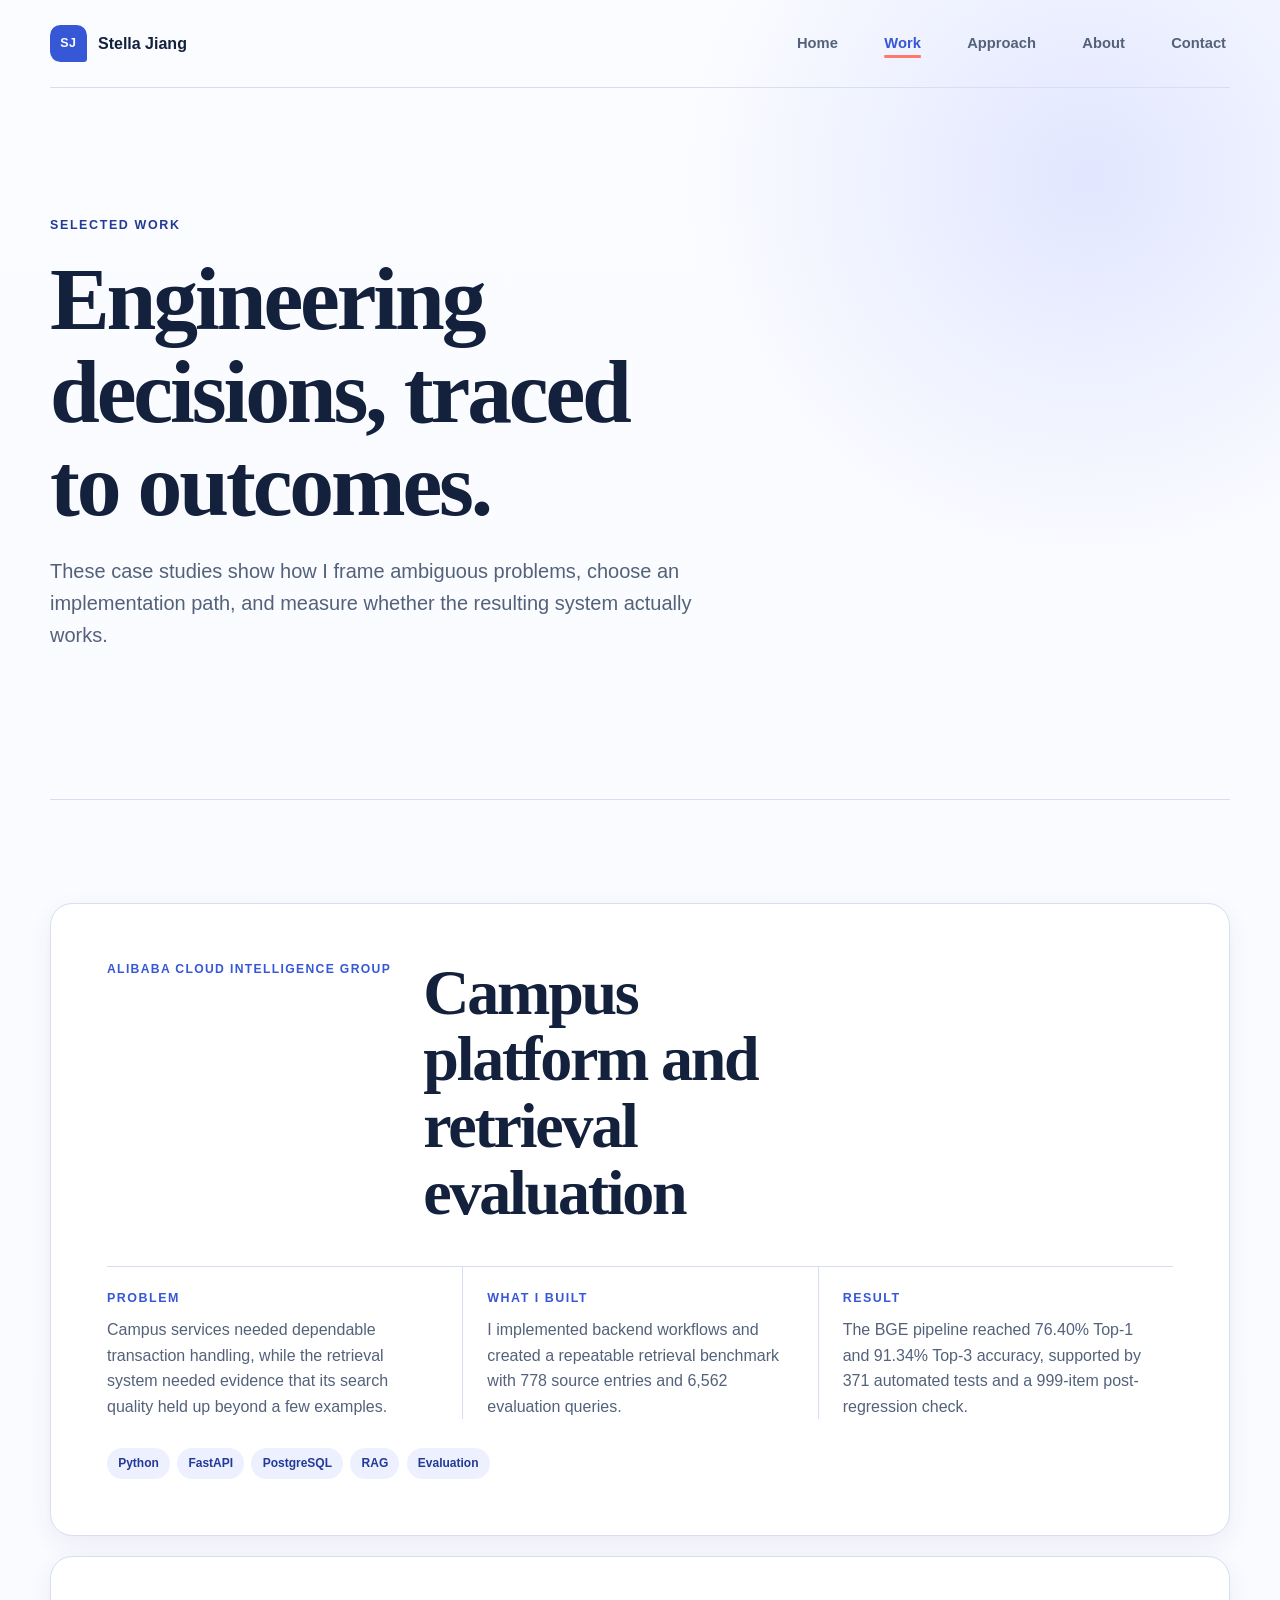
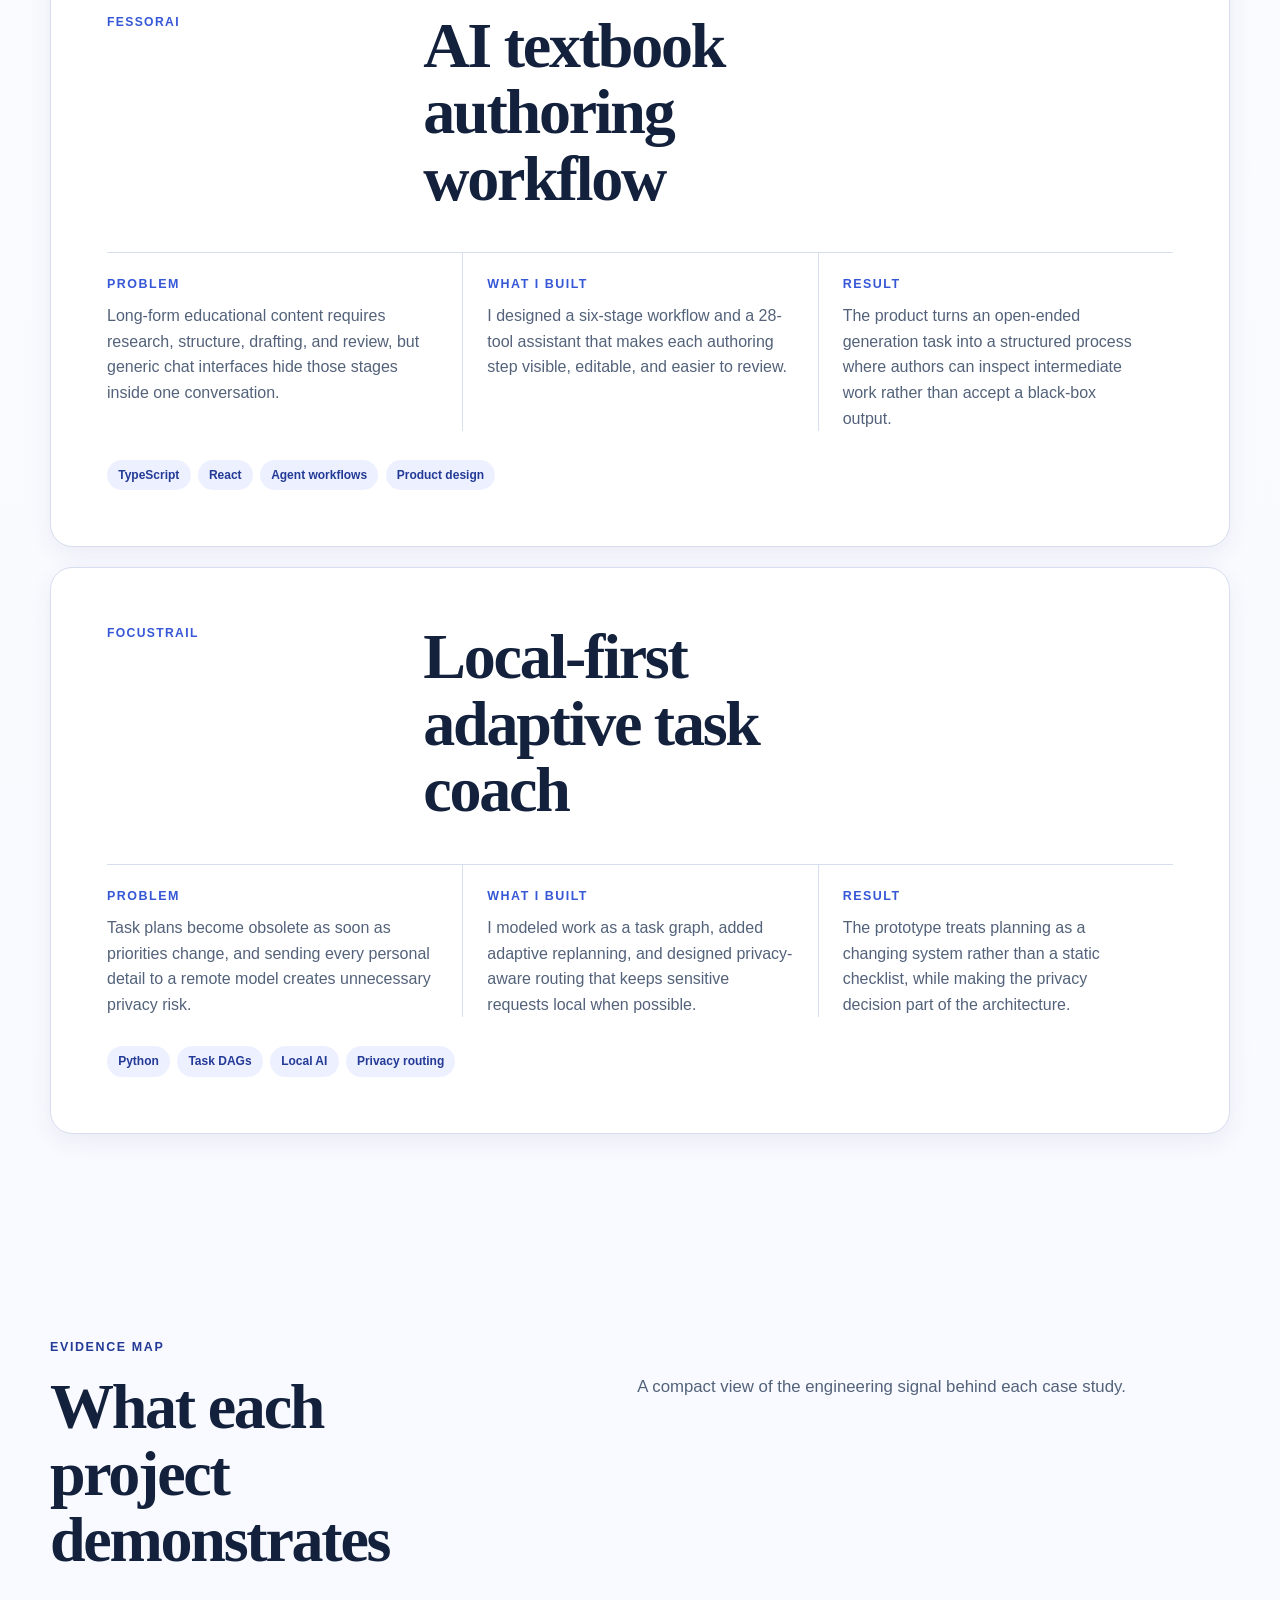
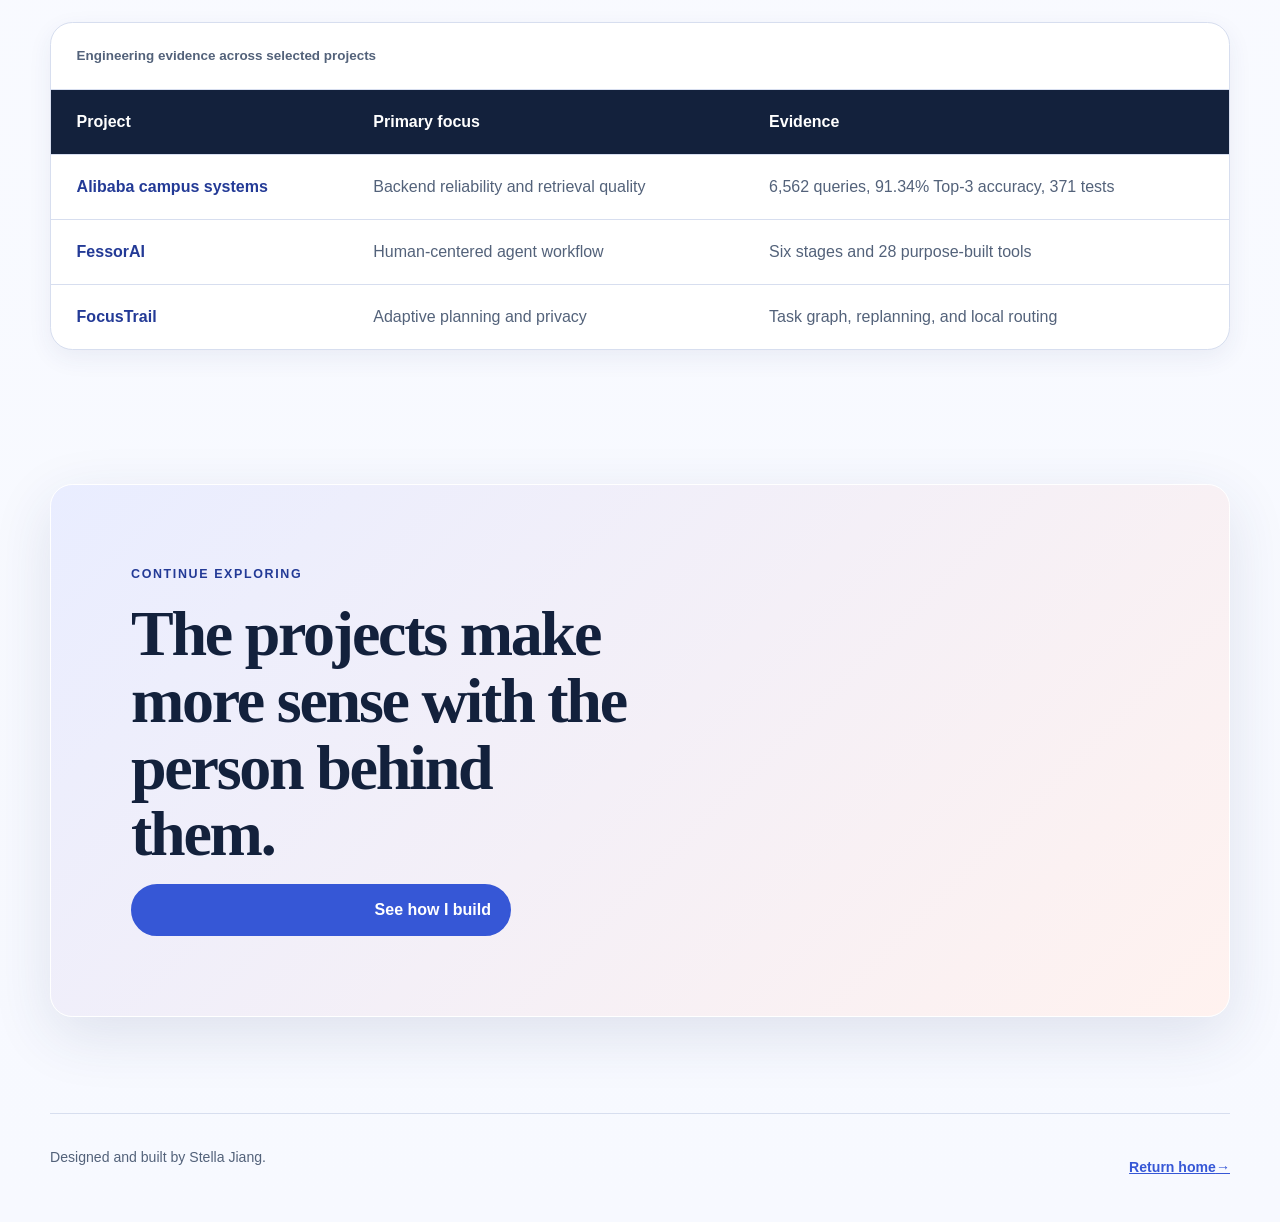
==== commit 174df435: "Add dedicated approach and about pages" ====
--- a/projects.html
+++ b/projects.html
@@ -22,7 +22,8 @@
       <ul class="nav-list">
         <li><a href="index.html">Home</a></li>
         <li><a href="projects.html" aria-current="page">Work</a></li>
-        <li><a href="index.html#about">About</a></li>
+        <li><a href="approach.html">Approach</a></li>
+        <li><a href="about.html">About</a></li>
         <li><a href="index.html#contact">Contact</a></li>
       </ul>
     </nav>
@@ -151,7 +152,7 @@
     <section class="next-step" aria-labelledby="next-title">
       <p class="eyebrow">Continue exploring</p>
       <h2 id="next-title">The projects make more sense with the person behind them.</h2>
-      <a class="button button-primary" href="index.html#about"><span class="material-icons" aria-hidden="true">person</span>Read about my approach</a>
+      <a class="button button-primary" href="approach.html"><span class="material-icons" aria-hidden="true">architecture</span>See how I build</a>
     </section>
   </main>
 
--- a/styles.css
+++ b/styles.css
@@ -574,6 +574,22 @@
 }
 
 .next-step h2 { max-width: 16ch; }
+
+.profile-note {
+  display: grid;
+  grid-template-columns: 0.7fr 1fr 1fr;
+  gap: clamp(1.5rem, 5vw, 4rem);
+  margin-block: 1rem 6rem;
+  padding: clamp(2rem, 6vw, 4rem);
+  color: white;
+  background: var(--ink);
+  border-radius: var(--radius);
+}
+
+.profile-note .eyebrow { color: var(--mint); }
+.profile-note h2,
+.profile-note p { margin-bottom: 0; }
+.profile-note p:last-child { color: #c7d0e8; }
 
 /* Tablet layout */
 @media (max-width: 820px) {
@@ -589,7 +605,8 @@
   .project-featured { grid-template-columns: auto 1fr; }
   .project-result { grid-column: 2; }
   .case-study header,
-  .case-study-grid { grid-template-columns: 1fr; }
+  .case-study-grid,
+  .profile-note { grid-template-columns: 1fr; }
   .case-study-grid section { padding: 1.35rem 0; }
   .case-study-grid section + section { padding-left: 0; border-top: 1px solid var(--line); border-left: 0; }
 }
@@ -602,7 +619,11 @@
   .site-header { display: block; }
   .nav-list { margin-top: 1rem; grid-template-columns: repeat(2, minmax(0, 1fr)); gap: 0.45rem 1rem; }
   .nav-list a { display: flex; padding-block: 0.55rem; font-size: 0.82rem; }
-  h1 { font-size: clamp(2.75rem, 14vw, 4rem); }
+  h1 {
+    max-width: 100%;
+    font-size: clamp(2.35rem, 10.5vw, 3.2rem);
+    overflow-wrap: break-word;
+  }
   .proof-strip { grid-template-columns: 1fr; }
   .proof-strip div { min-height: 7rem; border-right: 0; border-bottom: 1px solid rgba(255, 255, 255, 0.16); }
   .proof-strip div:last-child { border-bottom: 0; }
